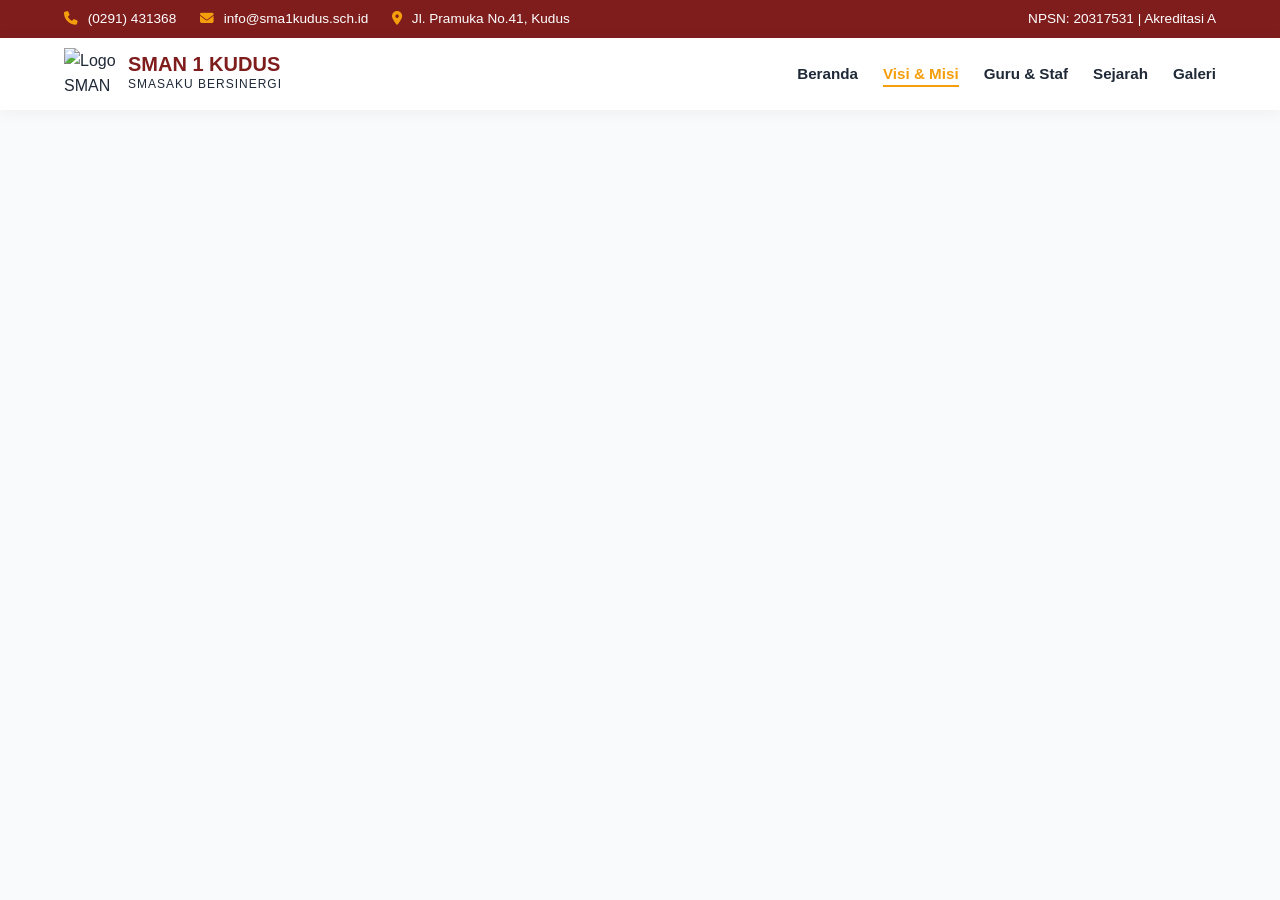
==== visi-misi.html @ 530acb6c "first commit" ====
<!DOCTYPE html>
<html lang="en">
<head>
    <meta charset="UTF-8">
    <meta name="viewport" content="width=device-width, initial-scale=1.0">
    <title>Document</title>
    <!-- link css -->
    <link rel="stylesheet" href="css/visi-misi.css">
    <!-- font awesome -->
    <link rel="stylesheet" href="https://cdnjs.cloudflare.com/ajax/libs/font-awesome/6.4.0/css/all.min.css"/>
</head>
<body>
    <!-- top bar -->
    <div class="top-bar">
        <div class="top-info">
            <span><i class="fas fa-phone"></i> (0291) 431368</span>
            <span><i class="fas fa-envelope"></i> info@sma1kudus.sch.id</span>
            <span><i class="fas fa-map-marker-alt"></i> Jl. Pramuka No.41, Kudus</span>
        </div>

        <div class="top-social">
            <span>NPSN: 20317531 | Akreditasi A</span>
        </div>
    </div>

    <!-- navbar -->
    <header>
        <nav class="navbar">
            <div class="logo">
                <div class="logo-icon">
                    <img src="assets/logoSMA.png" alt="Logo SMAN 1 Kudus">
                </div>

                <div class="logo-text">
                    <h1>SMAN 1 KUDUS</h1>
                    <p>SMASAKU BERSINERGI</p>
                </div>
            </div>

            <ul class="nav-links">
                <li><a href="index.html">Beranda</a></li>
                <li><a href="visi-misi.html" class="active">Visi & Misi</a></li>
                <li><a href="guru-staf.html">Guru & Staf</a></li>
                <li><a href="sejarah.html">Sejarah</a></li>
                <li><a href="galeri.html">Galeri</a></li>
            </ul>
        </nav>
    </header>
</body>
</html>
---- css/visi-misi.css ----
* {
    margin: 0;
    padding: 0;
    box-sizing: border-box;
    font-family: 'Plus Jakarta Sans', sans-serif;
    scroll-behavior: smooth;
}

:root {
    --primary-color: #7f1d1d; /* Deep Red */
    --secondary-color: #b91c1c; /* Royal Red */
    --accent-color: #f59e0b; /* Gold Accent */
    --accent-hover: #d97706;
    --text-dark: #1f2937;
    --bg-light: #f8fafc;
    --white: #ffffff;
    --transition: all 0.3s ease;
}

body {
    background-color: var(--bg-light);
    color: var(--text-dark);
    line-height: 1.6;
}

a {
    text-decoration: none;
    color: inherit;
}

ul {
    list-style: none;
}

/* navbar */
header {
    position: sticky;
    top: 0;
    background: rgba(255, 255, 255, 0.95);
    backdrop-filter: blur(10px);
    box-shadow: 0 2px 15px rgba(0, 0, 0, 0.05);
    z-index: 1000;
}

.top-bar {
    background-color: var(--primary-color);
    color: var(--white);
    padding: 8px 5%;
    font-size: 0.85rem;
    display: flex;
    justify-content: space-between;
    align-items: center;
}

.top-info span {
    margin-right: 20px;
}

.top-info i {
    color: var(--accent-color);
    margin-right: 6px;
}

.navbar {
    display: flex;
    justify-content: space-between;
    align-items: center;
    padding: 10px 5%;
    max-width: 1300px;
    margin: 0 auto;
}

.logo {
    display: flex;
    align-items: center;
    gap: 12px;
}

.logo-icon {
    width: 52px;
    height: 52px;
    display: flex;
    align-items: center;
    justify-content: center;
}

.logo-icon img {
    width: 100%;
    height: 100%;
    object-fit: contain;
    display: block;
}
.logo-text h1 {
    font-size: 1.25rem;
    font-weight: 800;
    color: var(--primary-color);
    line-height: 1.1;
}

.logo-text p {
    font-size: 0.75rem;
    color: var(--text-muted);
    letter-spacing: 1px;
}

.nav-links {
    display: flex;
    gap: 25px;
    align-items: center;
}

.nav-links a {
    font-weight: 600;
    font-size: 0.95rem;
    color: var(--text-dark);
    transition: var(--transition);
    position: relative;
}

.nav-links a:hover,
.nav-links a.active {
    color: var(--accent-color);
}

.nav-links a::after {
    content: '';
    position: absolute;
    width: 0;
    height: 2px;
    bottom: -5px;
    left: 0;
    background-color: var(--accent-color);
    transition: var(--transition);
}

.nav-links a:hover::after,
.nav-links a.active::after {
    width: 100%;
}
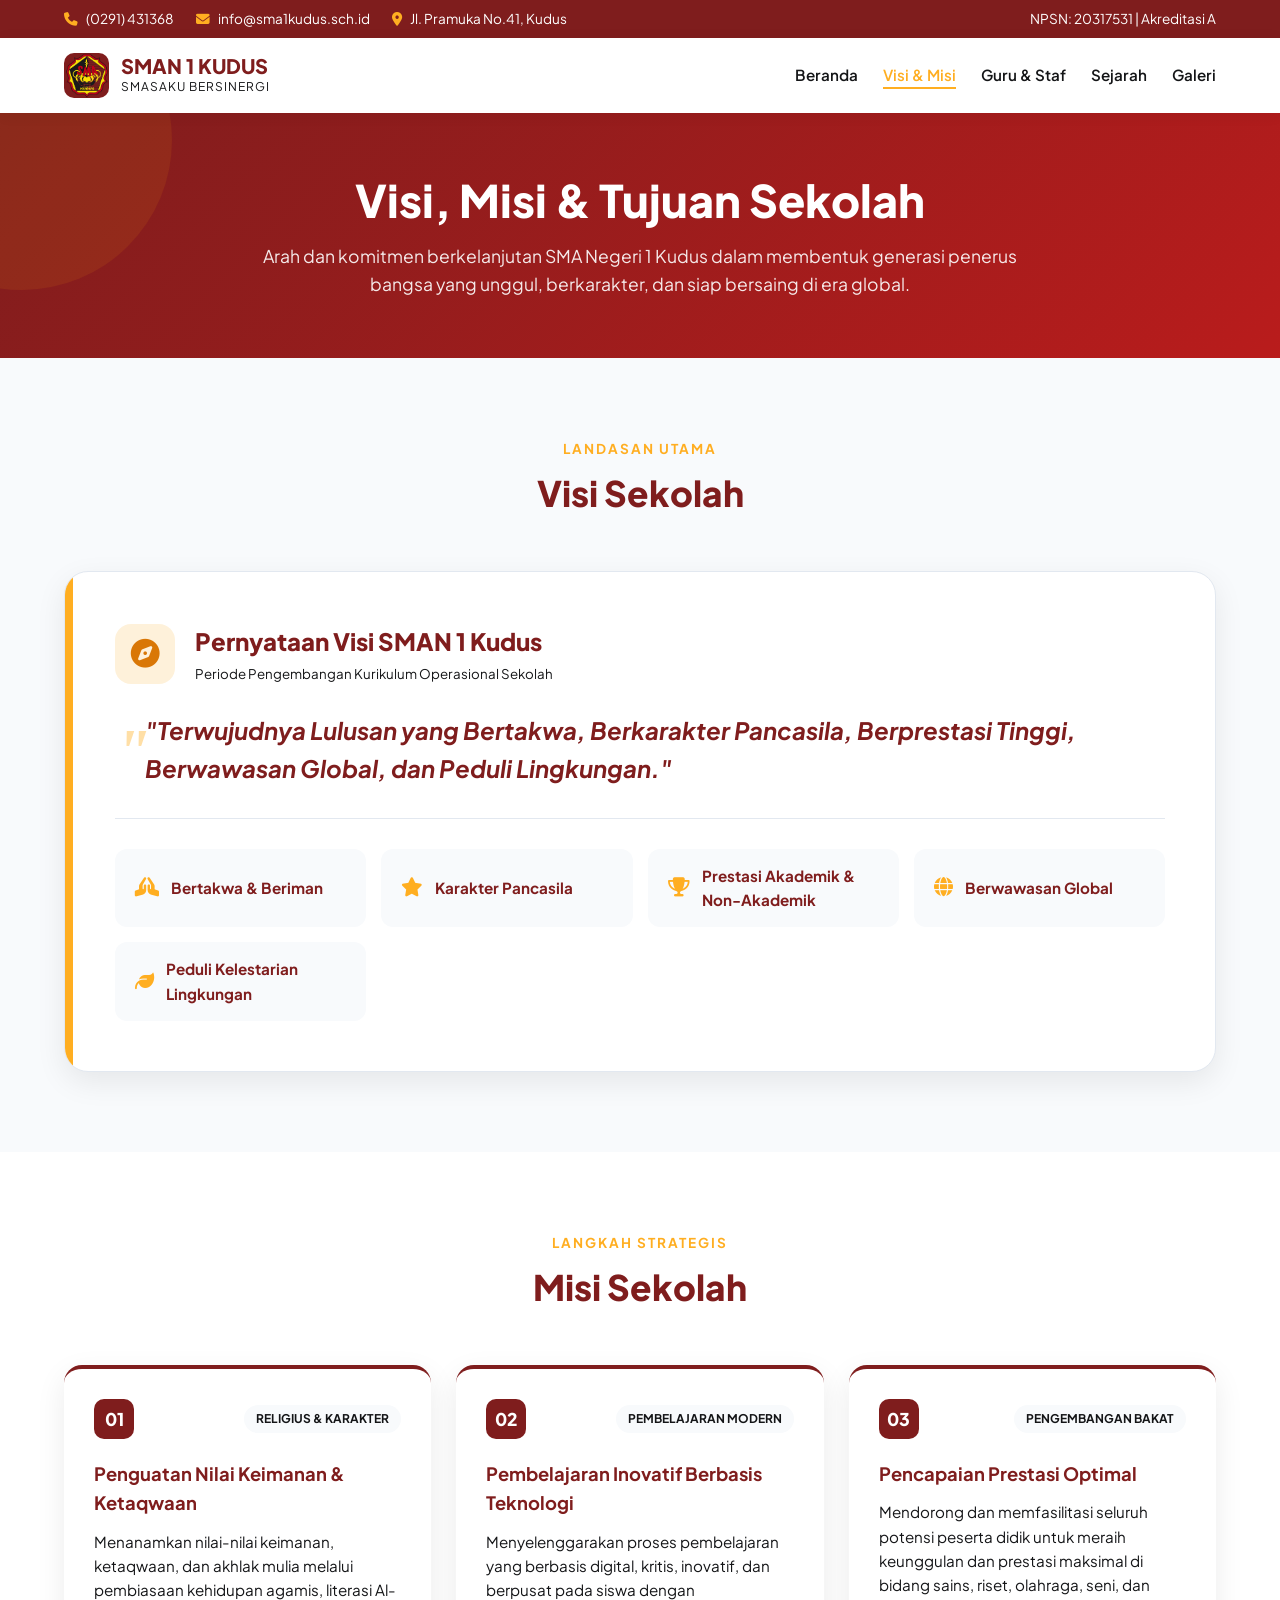
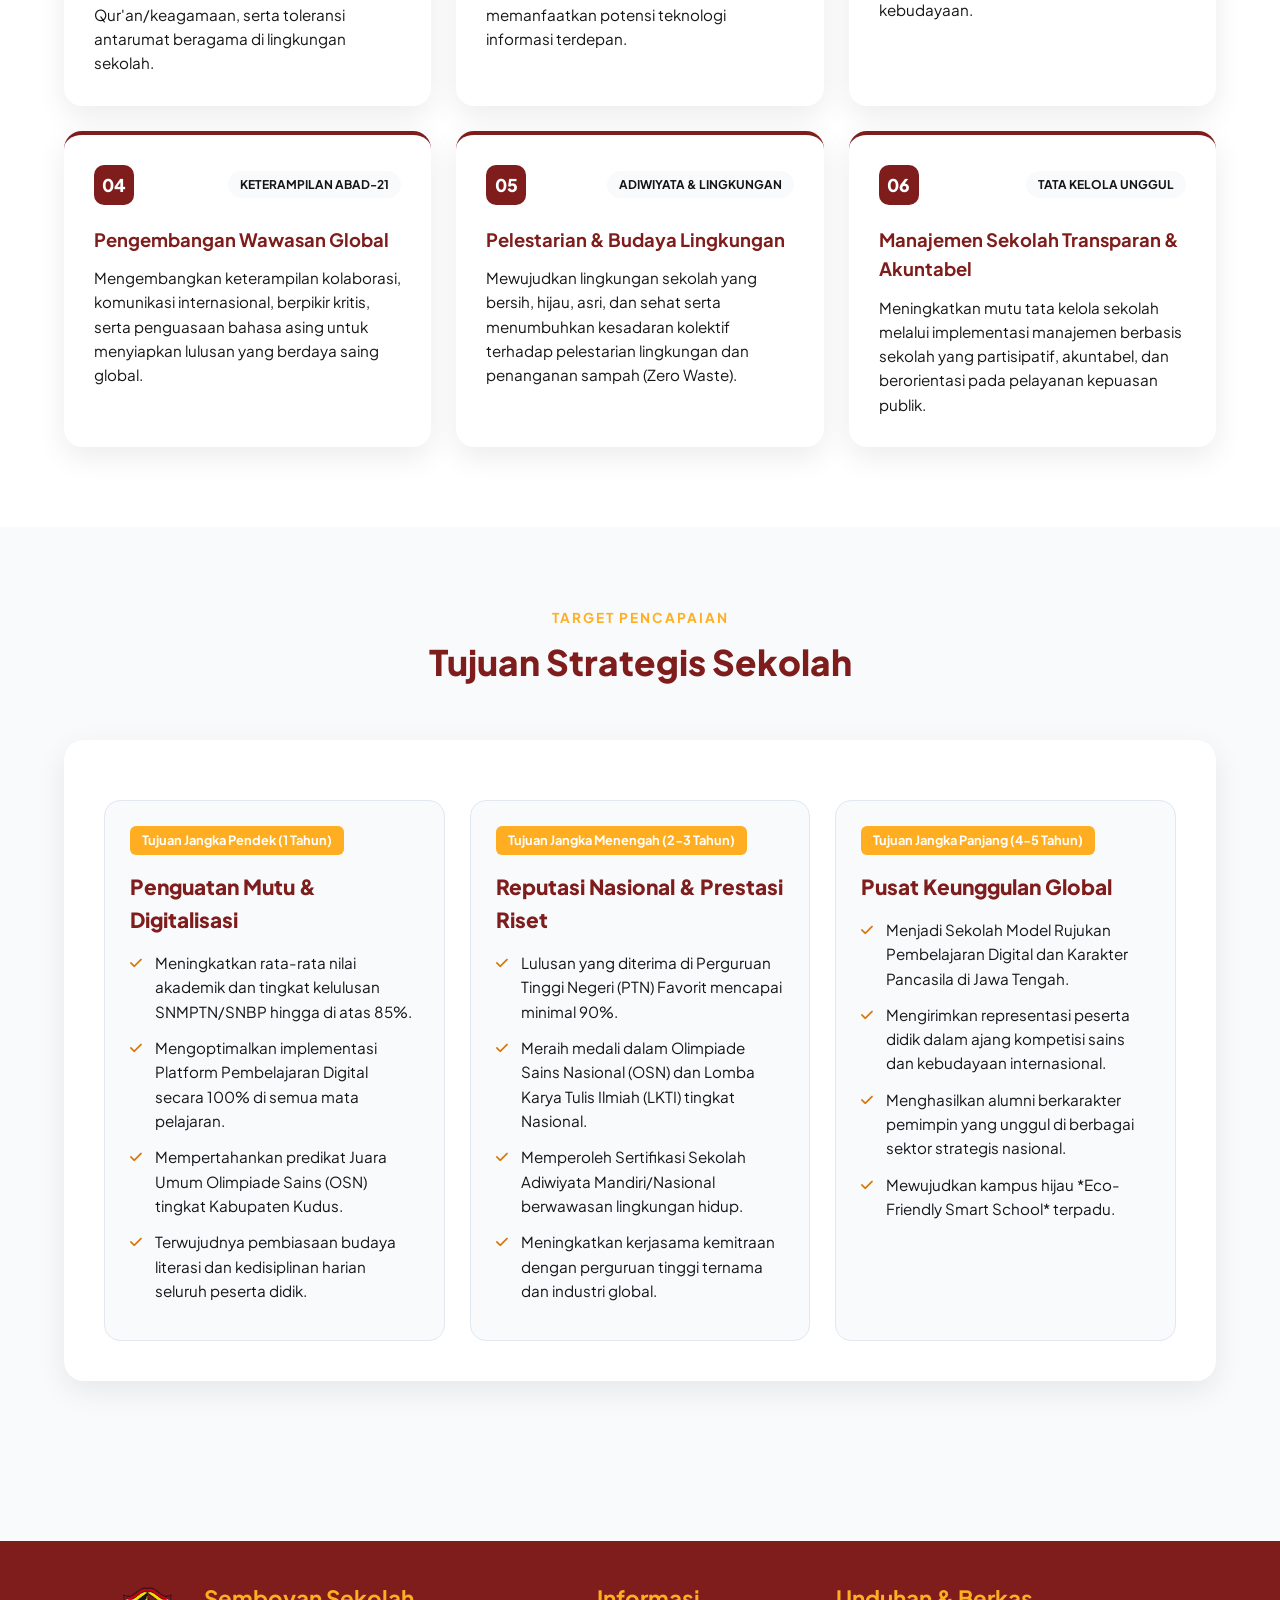
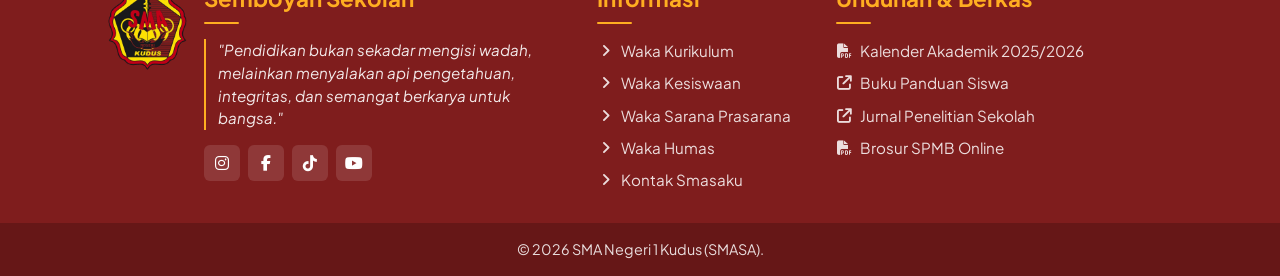
==== commit a37a0a62: "update" ====
--- a/visi-misi.html
+++ b/visi-misi.html
@@ -1,50 +1,324 @@
 <!DOCTYPE html>
-<html lang="en">
+<html lang="id">
 <head>
     <meta charset="UTF-8">
     <meta name="viewport" content="width=device-width, initial-scale=1.0">
-    <title>Document</title>
-    <!-- link css -->
+    <title>Visi, Misi & Tujuan - SMA Negeri 1 Kudus</title>
+    <!-- Google Fonts & FontAwesome Icons -->
+    <link href="https://fonts.googleapis.com/css2?family=Plus+Jakarta+Sans:wght@300;400;500;600;700;800&display=swap" rel="stylesheet">
+    <link rel="stylesheet" href="https://cdnjs.cloudflare.com/ajax/libs/font-awesome/6.4.0/css/all.min.css">
     <link rel="stylesheet" href="css/visi-misi.css">
-    <!-- font awesome -->
-    <link rel="stylesheet" href="https://cdnjs.cloudflare.com/ajax/libs/font-awesome/6.4.0/css/all.min.css"/>
 </head>
 <body>
-    <!-- top bar -->
+
+    <!-- TOP BAR -->
     <div class="top-bar">
         <div class="top-info">
             <span><i class="fas fa-phone"></i> (0291) 431368</span>
             <span><i class="fas fa-envelope"></i> info@sma1kudus.sch.id</span>
             <span><i class="fas fa-map-marker-alt"></i> Jl. Pramuka No.41, Kudus</span>
         </div>
-
         <div class="top-social">
             <span>NPSN: 20317531 | Akreditasi A</span>
         </div>
     </div>
 
-    <!-- navbar -->
+    <!-- NAVIGATION -->
     <header>
-        <nav class="navbar">
-            <div class="logo">
-                <div class="logo-icon">
-                    <img src="assets/logoSMA.png" alt="Logo SMAN 1 Kudus">
-                </div>
-
-                <div class="logo-text">
-                    <h1>SMAN 1 KUDUS</h1>
-                    <p>SMASAKU BERSINERGI</p>
-                </div>
-            </div>
-
-            <ul class="nav-links">
-                <li><a href="index.html">Beranda</a></li>
-                <li><a href="visi-misi.html" class="active">Visi & Misi</a></li>
-                <li><a href="guru-staf.html">Guru & Staf</a></li>
-                <li><a href="sejarah.html">Sejarah</a></li>
-                <li><a href="galeri.html">Galeri</a></li>
-            </ul>
-        </nav>
+      <nav class="navbar">
+        <div class="logo">
+            <div class="logo-icon">
+                <img src="assets/other/logoSMA.png" alt="Logo SMAN 1 Kudus">
+            </div>
+
+            <div class="logo-text">
+                <h1>SMAN 1 KUDUS</h1>
+                <p>SMASAKU BERSINERGI</p>
+            </div>
+        </div>
+
+        <!-- Tombol hamburger (mobile) -->
+        <button class="menu-toggle" id="menuToggle">
+          <i class="fas fa-bars"></i>
+        </button>
+
+        <ul class="nav-links" id="navLinks">
+            <li><a href="index.html">Beranda</a></li>
+            <li><a href="visi-misi.html" class="active">Visi & Misi</a></li>
+            <li><a href="guru-staf.html">Guru & Staf</a></li>
+            <li><a href="sejarah.html">Sejarah</a></li>
+            <li><a href="galeri.html">Galeri</a></li>
+        </ul>
+      </nav>
     </header>
+
+    <!-- PAGE HERO HEADER -->
+    <div class="page-hero">
+        <div class="page-hero-content">
+            <h1>Visi, Misi & Tujuan Sekolah</h1>
+            <p>Arah dan komitmen berkelanjutan SMA Negeri 1 Kudus dalam membentuk generasi penerus bangsa yang unggul, berkarakter, dan siap bersaing di era global.</p>
+        </div>
+    </div>
+
+    <!-- SECTION 1: VISI -->
+    <section>
+        <div class="section-title">
+            <span>Landasan Utama</span>
+            <h2>Visi Sekolah</h2>
+        </div>
+
+        <div class="visi-container">
+            <div class="visi-header">
+                <div class="visi-icon">
+                    <i class="fas fa-compass"></i>
+                </div>
+                <div>
+                    <h3>Pernyataan Visi SMAN 1 Kudus</h3>
+                    <small style="color: var(--text-muted);">Periode Pengembangan Kurikulum Operasional Sekolah</small>
+                </div>
+            </div>
+
+            <div class="visi-quote">
+                "Terwujudnya Lulusan yang Bertakwa, Berkarakter Pancasila, Berprestasi Tinggi, Berwawasan Global, dan Peduli Lingkungan."
+            </div>
+
+            <div class="visi-pillars">
+                <div class="pillar-item">
+                    <i class="fas fa-hands-praying"></i> Bertakwa & Beriman
+                </div>
+                <div class="pillar-item">
+                    <i class="fas fa-star"></i> Karakter Pancasila
+                </div>
+                <div class="pillar-item">
+                    <i class="fas fa-trophy"></i> Prestasi Akademik & Non-Akademik
+                </div>
+                <div class="pillar-item">
+                    <i class="fas fa-globe"></i> Berwawasan Global
+                </div>
+                <div class="pillar-item">
+                    <i class="fas fa-leaf"></i> Peduli Kelestarian Lingkungan
+                </div>
+            </div>
+        </div>
+    </section>
+
+    <!-- SECTION 2: MISI -->
+    <section style="background-color: var(--white);">
+        <div class="section-title">
+            <span>Langkah Strategis</span>
+            <h2>Misi Sekolah</h2>
+        </div>
+
+        <div class="misi-grid">
+            <!-- Misi 1 -->
+            <div class="misi-card">
+                <div>
+                    <div class="misi-card-header">
+                        <div class="misi-num">01</div>
+                        <span class="misi-tag">Religius & Karakter</span>
+                    </div>
+                    <h4>Penguatan Nilai Keimanan & Ketaqwaan</h4>
+                    <p>Menanamkan nilai-nilai keimanan, ketaqwaan, dan akhlak mulia melalui pembiasaan kehidupan agamis, literasi Al-Qur'an/keagamaan, serta toleransi antarumat beragama di lingkungan sekolah.</p>
+                </div>
+            </div>
+
+            <!-- Misi 2 -->
+            <div class="misi-card">
+                <div>
+                    <div class="misi-card-header">
+                        <div class="misi-num">02</div>
+                        <span class="misi-tag">Pembelajaran Modern</span>
+                    </div>
+                    <h4>Pembelajaran Inovatif Berbasis Teknologi</h4>
+                    <p>Menyelenggarakan proses pembelajaran yang berbasis digital, kritis, inovatif, dan berpusat pada siswa dengan memanfaatkan potensi teknologi informasi terdepan.</p>
+                </div>
+            </div>
+
+            <!-- Misi 3 -->
+            <div class="misi-card">
+                <div>
+                    <div class="misi-card-header">
+                        <div class="misi-num">03</div>
+                        <span class="misi-tag">Pengembangan Bakat</span>
+                    </div>
+                    <h4>Pencapaian Prestasi Optimal</h4>
+                    <p>Mendorong dan memfasilitasi seluruh potensi peserta didik untuk meraih keunggulan dan prestasi maksimal di bidang sains, riset, olahraga, seni, dan kebudayaan.</p>
+                </div>
+            </div>
+
+            <!-- Misi 4 -->
+            <div class="misi-card">
+                <div>
+                    <div class="misi-card-header">
+                        <div class="misi-num">04</div>
+                        <span class="misi-tag">Keterampilan Abad-21</span>
+                    </div>
+                    <h4>Pengembangan Wawasan Global</h4>
+                    <p>Mengembangkan keterampilan kolaborasi, komunikasi internasional, berpikir kritis, serta penguasaan bahasa asing untuk menyiapkan lulusan yang berdaya saing global.</p>
+                </div>
+            </div>
+
+            <!-- Misi 5 -->
+            <div class="misi-card">
+                <div>
+                    <div class="misi-card-header">
+                        <div class="misi-num">05</div>
+                        <span class="misi-tag">Adiwiyata & Lingkungan</span>
+                    </div>
+                    <h4>Pelestarian & Budaya Lingkungan</h4>
+                    <p>Mewujudkan lingkungan sekolah yang bersih, hijau, asri, dan sehat serta menumbuhkan kesadaran kolektif terhadap pelestarian lingkungan dan penanganan sampah (Zero Waste).</p>
+                </div>
+            </div>
+
+            <!-- Misi 6 -->
+            <div class="misi-card">
+                <div>
+                    <div class="misi-card-header">
+                        <div class="misi-num">06</div>
+                        <span class="misi-tag">Tata Kelola Unggul</span>
+                    </div>
+                    <h4>Manajemen Sekolah Transparan & Akuntabel</h4>
+                    <p>Meningkatkan mutu tata kelola sekolah melalui implementasi manajemen berbasis sekolah yang partisipatif, akuntabel, dan berorientasi pada pelayanan kepuasan publik.</p>
+                </div>
+            </div>
+        </div>
+    </section>
+
+    <!-- SECTION 3: TUJUAN SEKOLAH -->
+    <section>
+        <div class="section-title">
+            <span>Target Pencapaian</span>
+            <h2>Tujuan Strategis Sekolah</h2>
+        </div>
+
+        <div class="tujuan-tabs-wrapper">
+            <div class="tujuan-timeline">
+                <!-- Jangka Pendek -->
+                <div class="tujuan-box">
+                    <span class="tujuan-box-badge">Tujuan Jangka Pendek (1 Tahun)</span>
+                    <h3>Penguatan Mutu & Digitalisasi</h3>
+                    <ul class="tujuan-list">
+                        <li>Meningkatkan rata-rata nilai akademik dan tingkat kelulusan SNMPTN/SNBP hingga di atas 85%.</li>
+                        <li>Mengoptimalkan implementasi Platform Pembelajaran Digital secara 100% di semua mata pelajaran.</li>
+                        <li>Mempertahankan predikat Juara Umum Olimpiade Sains (OSN) tingkat Kabupaten Kudus.</li>
+                        <li>Terwujudnya pembiasaan budaya literasi dan kedisiplinan harian seluruh peserta didik.</li>
+                    </ul>
+                </div>
+
+                <!-- Jangka Menengah -->
+                <div class="tujuan-box">
+                    <span class="tujuan-box-badge">Tujuan Jangka Menengah (2-3 Tahun)</span>
+                    <h3>Reputasi Nasional & Prestasi Riset</h3>
+                    <ul class="tujuan-list">
+                        <li>Lulusan yang diterima di Perguruan Tinggi Negeri (PTN) Favorit mencapai minimal 90%.</li>
+                        <li>Meraih medali dalam Olimpiade Sains Nasional (OSN) dan Lomba Karya Tulis Ilmiah (LKTI) tingkat Nasional.</li>
+                        <li>Memperoleh Sertifikasi Sekolah Adiwiyata Mandiri/Nasional berwawasan lingkungan hidup.</li>
+                        <li>Meningkatkan kerjasama kemitraan dengan perguruan tinggi ternama dan industri global.</li>
+                    </ul>
+                </div>
+
+                <!-- Jangka Panjang -->
+                <div class="tujuan-box">
+                    <span class="tujuan-box-badge">Tujuan Jangka Panjang (4-5 Tahun)</span>
+                    <h3>Pusat Keunggulan Global</h3>
+                    <ul class="tujuan-list">
+                        <li>Menjadi Sekolah Model Rujukan Pembelajaran Digital dan Karakter Pancasila di Jawa Tengah.</li>
+                        <li>Mengirimkan representasi peserta didik dalam ajang kompetisi sains dan kebudayaan internasional.</li>
+                        <li>Menghasilkan alumni berkarakter pemimpin yang unggul di berbagai sektor strategis nasional.</li>
+                        <li>Mewujudkan kampus hijau *Eco-Friendly Smart School* terpadu.</li>
+                    </ul>
+                </div>
+            </div>
+        </div>
+    </section>
+
+    <!-- FOOTER -->
+    <footer>
+      <div class="footer-content">
+
+        <!-- Kolom 1: Logo, Semboyan & Media Sosial -->
+        <div class="footer-col footer-brand">
+
+          <div class="footer-logo">
+            <img src="assets/other/logoSMA.png" alt="Logo SMA Negeri 1 Kudus">
+          </div>
+
+          <div class="footer-brand-content">
+            <h4>Semboyan Sekolah</h4>
+
+            <p class="footer-quote">
+              "Pendidikan bukan sekadar mengisi wadah, melainkan
+              menyalakan api pengetahuan, integritas, dan semangat
+              berkarya untuk bangsa."
+            </p>
+
+            <div class="footer-socials">
+              <a href="#" aria-label="Instagram">
+                <i class="fab fa-instagram"></i>
+              </a>
+              <a href="#" aria-label="Facebook">
+                <i class="fab fa-facebook-f"></i>
+              </a>
+              <a href="#" aria-label="TikTok">
+                <i class="fab fa-tiktok"></i>
+              </a>
+              <a href="#" aria-label="YouTube">
+                <i class="fab fa-youtube"></i>
+              </a>
+            </div>
+          </div>
+        </div>
+
+        <!-- Kolom 2: Informasi -->
+        <div class="footer-col">
+          <h4>Informasi</h4>
+
+          <div class="footer-links-list">
+            <a href="waka/waka-kurikulum.html">
+              <i class="fas fa-angle-right"></i> Waka Kurikulum
+            </a>
+            <a href="waka/waka-kesiswaan.html">
+              <i class="fas fa-angle-right"></i> Waka Kesiswaan
+            </a>
+            <a href="waka/waka-prasarana.html">
+              <i class="fas fa-angle-right"></i> Waka Sarana Prasarana
+            </a>
+            <a href="waka/waka-humas.html">
+              <i class="fas fa-angle-right"></i> Waka Humas
+            </a>
+            <a href="waka/kontak.html">
+              <i class="fas fa-angle-right"></i> Kontak Smasaku
+            </a>
+          </div>
+        </div>
+
+        <!-- Kolom 3: Unduhan -->
+        <div class="footer-col">
+          <h4>Unduhan & Berkas</h4>
+
+          <div class="footer-links-list">
+            <a href="assets/pdf/KALDIK-PROV-JATENG-2026-2027.pdf">
+              <i class="fas fa-file-pdf"></i> Kalender Akademik 2025/2026
+            </a>
+            <a href="https://sma.kemendikdasmen.go.id/digihub/ebook">
+              <i class="fa-solid fa-arrow-up-right-from-square"></i> Buku Panduan Siswa
+            </a>
+            <a href="https://journal.unpas.ac.id/index.php/pendas/article/view/67299/38679">
+              <i class="fa-solid fa-arrow-up-right-from-square"></i></i> Jurnal Penelitian Sekolah
+            </a>
+            <a href="assets/pdf/JUKOP-SPMB-SMAN-SMKN-SLBN-Jateng-2026-.pdf">
+              <i class="fas fa-file-pdf"></i> Brosur SPMB Online
+            </a>
+          </div>
+        </div>
+
+      </div>
+
+      <div class="footer-bottom">
+        <p>&copy; 2026 SMA Negeri 1 Kudus (SMASA).</p>
+      </div>
+    </footer>
+    <script src="js/script.js"></script>
+
 </body>
 </html>
--- a/css/visi-misi.css
+++ b/css/visi-misi.css
@@ -1,3 +1,5 @@
+@import url('https://fonts.googleapis.com/css2?family=Plus+Jakarta+Sans:wght@400;500;600;700;800&display=swap');
+
 * {
     margin: 0;
     padding: 0;
@@ -9,18 +11,30 @@
 :root {
     --primary-color: #7f1d1d; /* Deep Red */
     --secondary-color: #b91c1c; /* Royal Red */
-    --accent-color: #f59e0b; /* Gold Accent */
+    --accent-color: #ffae21; /* Gold Accent */
     --accent-hover: #d97706;
-    --text-dark: #1f2937;
+    --text-muted: #141517;
     --bg-light: #f8fafc;
     --white: #ffffff;
+    --border-color: #e2e8f0;
+    --shadow: 0 10px 30px rgba(0, 0, 0, 0.08);
     --transition: all 0.3s ease;
+}
+
+html {
+    -webkit-text-size-adjust: 100%;
 }
 
 body {
     background-color: var(--bg-light);
-    color: var(--text-dark);
+    color: var(--text-muted);
     line-height: 1.6;
+    overflow-x: hidden;
+}
+
+img {
+    max-width: 100%;
+    height: auto;
 }
 
 a {
@@ -32,7 +46,7 @@
     list-style: none;
 }
 
-/* navbar */
+/* HEADER & NAVBAR */
 header {
     position: sticky;
     top: 0;
@@ -50,6 +64,7 @@
     display: flex;
     justify-content: space-between;
     align-items: center;
+    gap: 10px;
 }
 
 .top-info span {
@@ -65,7 +80,7 @@
     display: flex;
     justify-content: space-between;
     align-items: center;
-    padding: 10px 5%;
+    padding: 15px 5%;
     max-width: 1300px;
     margin: 0 auto;
 }
@@ -77,19 +92,19 @@
 }
 
 .logo-icon {
-    width: 52px;
-    height: 52px;
+    width: 45px;
+    height: 45px;
+    background: var(--primary-color);
+    color: var(--accent-color);
+    border-radius: 10px;
     display: flex;
     align-items: center;
     justify-content: center;
-}
-
-.logo-icon img {
-    width: 100%;
-    height: 100%;
-    object-fit: contain;
-    display: block;
-}
+    font-size: 1.5rem;
+    font-weight: 800;
+    flex-shrink: 0;
+}
+
 .logo-text h1 {
     font-size: 1.25rem;
     font-weight: 800;
@@ -112,7 +127,7 @@
 .nav-links a {
     font-weight: 600;
     font-size: 0.95rem;
-    color: var(--text-dark);
+    color: var(--text-muted);
     transition: var(--transition);
     position: relative;
 }
@@ -137,3 +152,694 @@
 .nav-links a.active::after {
     width: 100%;
 }
+
+/* TOMBOL HAMBURGER */
+.menu-toggle {
+    display: none;
+    width: 44px;
+    height: 44px;
+    border: none;
+    border-radius: 10px;
+    background: var(--primary-color);
+    color: var(--accent-color);
+    font-size: 1.3rem;
+    cursor: pointer;
+    align-items: center;
+    justify-content: center;
+    transition: var(--transition);
+}
+
+.menu-toggle:hover {
+    background: var(--secondary-color);
+}
+
+/* PAGE HERO HEADER */
+.page-hero {
+    background: linear-gradient(135deg, var(--primary-color), var(--secondary-color));
+    color: var(--white);
+    padding: 60px 5%;
+    text-align: center;
+    position: relative;
+    overflow: hidden;
+}
+
+.page-hero::before {
+    content: '';
+    position: absolute;
+    top: -50%;
+    left: -10%;
+    width: 300px;
+    height: 300px;
+    background: rgba(245, 158, 11, 0.1);
+    border-radius: 50%;
+}
+
+.page-hero-content {
+    max-width: 800px;
+    margin: 0 auto;
+    position: relative;
+    z-index: 2;
+}
+
+.page-hero h1 {
+    font-size: 2.8rem;
+    font-weight: 800;
+    margin-bottom: 15px;
+    line-height: 1.2;
+}
+
+.page-hero p {
+    font-size: 1.1rem;
+    opacity: 0.9;
+}
+
+/* COMMON LAYOUT */
+section {
+    padding: 80px 5%;
+    max-width: 1300px;
+    margin: 0 auto;
+}
+
+.section-title {
+    text-align: center;
+    margin-bottom: 50px;
+}
+
+.section-title span {
+    color: var(--accent-color);
+    font-weight: 700;
+    text-transform: uppercase;
+    font-size: 0.85rem;
+    letter-spacing: 2px;
+    display: block;
+    margin-bottom: 5px;
+}
+
+.section-title h2 {
+    font-size: 2.2rem;
+    color: var(--primary-color);
+    font-weight: 800;
+}
+
+/* 1. VISI SECTION */
+.visi-container {
+    background: var(--white);
+    border-radius: 24px;
+    padding: 50px;
+    box-shadow: var(--shadow);
+    border: 1px solid var(--border-color);
+    position: relative;
+    overflow: hidden;
+}
+
+.visi-container::before {
+    content: '';
+    position: absolute;
+    top: 0;
+    left: 0;
+    width: 8px;
+    height: 100%;
+    background: var(--accent-color);
+}
+
+.visi-header {
+    display: flex;
+    align-items: center;
+    gap: 20px;
+    margin-bottom: 25px;
+}
+
+.visi-icon {
+    width: 60px;
+    height: 60px;
+    background: rgba(245, 158, 11, 0.15);
+    color: var(--accent-hover);
+    border-radius: 16px;
+    display: flex;
+    align-items: center;
+    justify-content: center;
+    font-size: 1.8rem;
+    flex-shrink: 0;
+}
+
+.visi-header h3 {
+    font-size: 1.5rem;
+    color: var(--primary-color);
+    font-weight: 800;
+}
+
+.visi-quote {
+    font-size: 1.5rem;
+    font-weight: 700;
+    color: var(--primary-color);
+    line-height: 1.6;
+    margin-bottom: 30px;
+    font-style: italic;
+    position: relative;
+    padding-left: 30px;
+}
+
+.visi-quote::before {
+    content: '"';
+    position: absolute;
+    left: 0;
+    top: -10px;
+    font-size: 4rem;
+    color: var(--accent-color);
+    opacity: 0.4;
+    font-family: serif;
+}
+
+.visi-pillars {
+    display: grid;
+    grid-template-columns: repeat(auto-fit, minmax(210px, 1fr));
+    gap: 15px;
+    border-top: 1px solid var(--border-color);
+    padding-top: 30px;
+    margin-top: 20px;
+}
+
+.pillar-item {
+    display: flex;
+    align-items: center;
+    gap: 12px;
+    background: var(--bg-light);
+    padding: 15px 20px;
+    border-radius: 12px;
+    font-weight: 700;
+    color: var(--primary-color);
+    font-size: 0.95rem;
+}
+
+.pillar-item i {
+    color: var(--accent-color);
+    font-size: 1.2rem;
+    flex-shrink: 0;
+}
+
+/* 2. MISI SECTION */
+.misi-grid {
+    display: grid;
+    grid-template-columns: repeat(auto-fit, minmax(300px, 1fr));
+    gap: 25px;
+}
+
+.misi-card {
+    background: var(--white);
+    border-radius: 18px;
+    padding: 30px;
+    box-shadow: var(--shadow);
+    border-top: 4px solid var(--primary-color);
+    transition: var(--transition);
+    display: flex;
+    flex-direction: column;
+    justify-content: space-between;
+}
+
+.misi-card:hover {
+    transform: translateY(-5px);
+    border-top-color: var(--accent-color);
+}
+
+.misi-card-header {
+    display: flex;
+    justify-content: space-between;
+    align-items: center;
+    gap: 10px;
+    margin-bottom: 20px;
+}
+
+.misi-num {
+    width: 40px;
+    height: 40px;
+    background: var(--primary-color);
+    color: var(--white);
+    border-radius: 10px;
+    display: flex;
+    align-items: center;
+    justify-content: center;
+    font-weight: 800;
+    font-size: 1.1rem;
+    flex-shrink: 0;
+}
+
+.misi-card:hover .misi-num {
+    background: var(--accent-color);
+    color: var(--white);
+}
+
+.misi-tag {
+    background: var(--bg-light);
+    color: var(--text-muted);
+    padding: 4px 12px;
+    border-radius: 20px;
+    font-size: 0.75rem;
+    font-weight: 700;
+    text-transform: uppercase;
+}
+
+.misi-card h4 {
+    font-size: 1.15rem;
+    color: var(--primary-color);
+    margin-bottom: 12px;
+    font-weight: 700;
+}
+
+.misi-card p {
+    color: var(--text-muted);
+    font-size: 0.95rem;
+    line-height: 1.6;
+}
+
+/* 3. TUJUAN SECTION */
+.tujuan-tabs-wrapper {
+    background: var(--white);
+    border-radius: 20px;
+    padding: 40px;
+    box-shadow: var(--shadow);
+}
+
+.tujuan-timeline {
+    display: grid;
+    grid-template-columns: repeat(auto-fit, minmax(280px, 1fr));
+    gap: 25px;
+    margin-top: 20px;
+}
+
+.tujuan-box {
+    background: var(--bg-light);
+    border-radius: 16px;
+    padding: 25px;
+    border: 1px solid var(--border-color);
+    position: relative;
+}
+
+.tujuan-box-badge {
+    display: inline-block;
+    background: var(--accent-color);
+    color: var(--white);
+    padding: 4px 12px;
+    border-radius: 6px;
+    font-size: 0.8rem;
+    font-weight: 700;
+    margin-bottom: 15px;
+}
+
+.tujuan-box h3 {
+    font-size: 1.3rem;
+    color: var(--primary-color);
+    margin-bottom: 15px;
+    font-weight: 800;
+}
+
+.tujuan-list {
+    list-style: none;
+}
+
+.tujuan-list li {
+    position: relative;
+    padding-left: 25px;
+    margin-bottom: 12px;
+    font-size: 0.95rem;
+    color: var(--text-dark);
+}
+
+.tujuan-list li::before {
+    content: "\f00c";
+    font-family: "Font Awesome 6 Free";
+    font-weight: 900;
+    position: absolute;
+    left: 0;
+    top: 2px;
+    color: var(--accent-hover);
+    font-size: 0.85rem;
+}
+
+/* FOOTER */
+footer {
+    background: var(--primary-color);
+    color: var(--white);
+    margin-top: 80px;
+    padding-top: 40px;
+}
+
+.footer-content {
+    max-width: 1200px;
+    margin: 0 auto;
+    padding: 0 5% 30px;
+    display: grid;
+    grid-template-columns: 1.6fr 0.7fr 1.2fr;
+    gap: 40px;
+}
+
+.footer-col {
+    min-width: 0;
+}
+
+.footer-col h4 {
+    color: var(--accent-color);
+    font-size: 1.4rem;
+    font-weight: 700;
+    margin-bottom: 15px;
+    position: relative;
+    padding-bottom: 7px;
+}
+
+.footer-col h4::after {
+    content: '';
+    position: absolute;
+    bottom: 0;
+    left: 0;
+    width: 35px;
+    height: 2px;
+    background: var(--accent-color);
+    border-radius: 2px;
+}
+
+.footer-brand {
+    display: flex;
+    align-items: flex-start;
+    gap: 15px;
+}
+
+.footer-logo {
+    flex-shrink: 0;
+    width: 85px;
+    margin-top: 5px;
+}
+
+.footer-logo img {
+    width: 100%;
+    height: auto;
+    object-fit: contain;
+}
+
+.footer-brand-content {
+    flex: 1;
+    min-width: 0;
+}
+
+.footer-quote {
+    font-style: italic;
+    color: rgba(255, 255, 255, 0.9);
+    font-size: 0.95rem;
+    line-height: 1.5;
+    border-left: 2px solid var(--accent-color);
+    padding-left: 12px;
+    margin-bottom: 15px;
+}
+
+.footer-socials {
+    display: flex;
+    gap: 8px;
+    flex-wrap: wrap;
+}
+
+.footer-socials a {
+    width: 36px;
+    height: 36px;
+    background: rgba(255, 255, 255, 0.12);
+    color: var(--white);
+    border-radius: 6px;
+    display: flex;
+    align-items: center;
+    justify-content: center;
+    font-size: 1rem;
+    transition: var(--transition);
+}
+
+.footer-socials a:hover {
+    background: var(--accent-color);
+    color: var(--primary-color);
+    transform: translateY(-3px);
+}
+
+.footer-links-list {
+    display: flex;
+    flex-direction: column;
+    gap: 8px;
+}
+
+.footer-links-list a {
+    display: inline-flex;
+    align-items: center;
+    gap: 8px;
+    color: rgba(255, 255, 255, 0.85);
+    font-size: 0.95rem;
+    transition: var(--transition);
+}
+
+.footer-links-list a i {
+    font-size: 0.9rem;
+    width: 16px;
+    text-align: center;
+    flex-shrink: 0;
+}
+
+.footer-links-list a:hover {
+    color: var(--accent-color);
+    transform: translateX(4px);
+}
+
+.footer-bottom {
+    background: rgba(0, 0, 0, 0.2);
+    text-align: center;
+    padding: 15px;
+    color: rgba(255, 255, 255, 0.85);
+    font-size: 0.9rem;
+}
+
+.footer-bottom p {
+    margin: 0;
+}
+
+/* RESPONSIVE */
+@media (max-width: 992px) {
+    .top-info span {
+        margin-right: 12px;
+    }
+
+    .nav-links {
+        gap: 16px;
+    }
+
+    .nav-links a {
+        font-size: 0.88rem;
+    }
+
+    .visi-container {
+        padding: 35px;
+    }
+
+    .misi-grid {
+        grid-template-columns: 1fr;
+    }
+
+    .tujuan-tabs-wrapper {
+        padding: 30px;
+    }
+
+    .tujuan-timeline {
+        grid-template-columns: 1fr;
+    }
+
+    .footer-content {
+        grid-template-columns: 1.5fr 1fr;
+        gap: 30px;
+    }
+
+    .footer-brand {
+        grid-column: 1 / -1;
+    }
+
+    .footer-logo {
+        width: 65px;
+        margin-top: 30px;
+    }
+}
+
+/* Mobile: menu hamburger */
+@media (max-width: 768px) {
+    .top-bar {
+        display: none;
+    }
+
+    .navbar {
+        padding: 12px 5%;
+        position: relative;
+    }
+
+    .menu-toggle {
+        display: flex;
+    }
+
+    .nav-links {
+        display: none;
+        position: absolute;
+        top: 100%;
+        left: 0;
+        right: 0;
+        flex-direction: column;
+        align-items: stretch;
+        gap: 0;
+        background: var(--white);
+        padding: 10px 5% 20px;
+        border-top: 1px solid var(--border-color);
+        box-shadow: 0 15px 25px rgba(0, 0, 0, 0.1);
+        max-height: calc(100vh - 70px);
+        overflow-y: auto;
+    }
+
+    .nav-links.open {
+        display: block;
+    }
+
+    .nav-links li {
+        border-bottom: 1px solid var(--border-color);
+    }
+
+    .nav-links li:last-child {
+        border-bottom: none;
+    }
+
+    .nav-links a {
+        display: block;
+        text-align: center;
+        padding: 12px 20px;
+        font-size: 1rem;
+    }
+
+    .nav-links a::after {
+        display: none;
+    }
+
+    section {
+        padding: 60px 5%;
+    }
+
+    .section-title {
+        margin-bottom: 35px;
+    }
+
+    .section-title h2 {
+        font-size: 1.7rem;
+    }
+
+    .page-hero {
+        padding: 45px 5%;
+    }
+
+    .page-hero h1 {
+        font-size: 2rem;
+    }
+
+    .page-hero p {
+        font-size: 0.95rem;
+    }
+
+    .visi-container {
+        padding: 25px 20px;
+    }
+
+    .visi-header {
+        flex-direction: column;
+        align-items: flex-start;
+        gap: 12px;
+    }
+
+    .visi-quote {
+        font-size: 1.2rem;
+        padding-left: 22px;
+    }
+
+    .visi-pillars {
+        grid-template-columns: 1fr;
+        padding-top: 20px;
+    }
+
+    .misi-card {
+        padding: 22px;
+    }
+
+    .tujuan-tabs-wrapper {
+        padding: 22px 18px;
+    }
+
+    footer {
+        margin-top: 40px;
+        padding-top: 30px;
+    }
+
+    .footer-content {
+        grid-template-columns: 1fr;
+        gap: 25px;
+        padding: 0 6% 25px;
+    }
+
+    .footer-brand {
+        grid-column: auto;
+        gap: 12px;
+    }
+
+    .footer-logo {
+        width: 50px;
+        margin-top: 30px;
+    }
+
+    .footer-col h4 {
+        font-size: 1.2rem;
+    }
+
+    .footer-quote {
+        font-size: 0.85rem;
+        line-height: 1.5;
+    }
+
+    .footer-links-list a {
+        font-size: 0.9rem;
+    }
+
+    .footer-socials a {
+        width: 28px;
+        height: 28px;
+    }
+
+    .footer-bottom {
+        font-size: 0.75rem;
+        padding: 15px 10px;
+    }
+}
+
+/* HP kecil */
+@media (max-width: 480px) {
+    .logo-icon {
+        width: 40px;
+        height: 40px;
+        font-size: 1.25rem;
+    }
+
+    .logo-text h1 {
+        font-size: 1.05rem;
+    }
+
+    .logo-text p {
+        font-size: 0.65rem;
+        letter-spacing: 0.5px;
+    }
+
+    .page-hero h1 {
+        font-size: 1.7rem;
+    }
+
+    .footer-brand {
+        gap: 8px;
+    }
+
+    .footer-logo {
+        width: 40px;
+    }
+
+    .footer-quote {
+        font-size: 0.78rem;
+    }
+}
